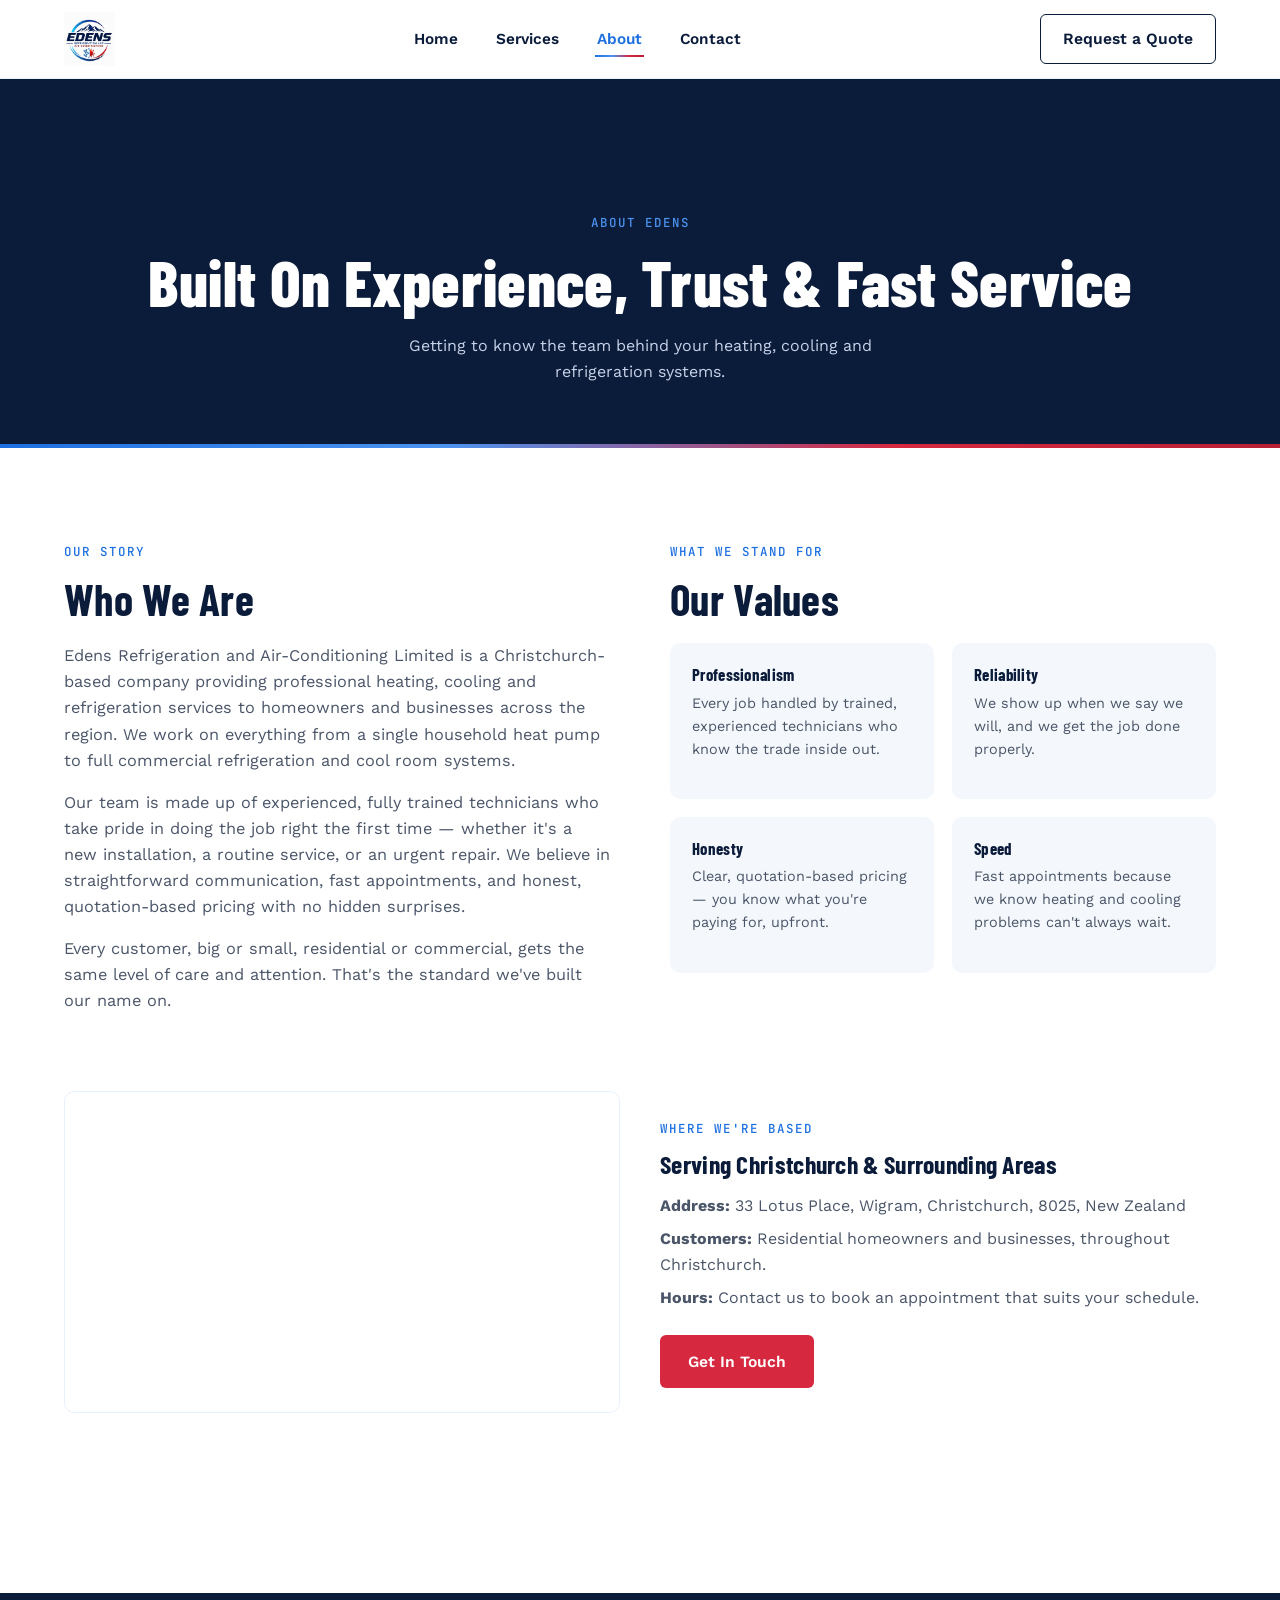
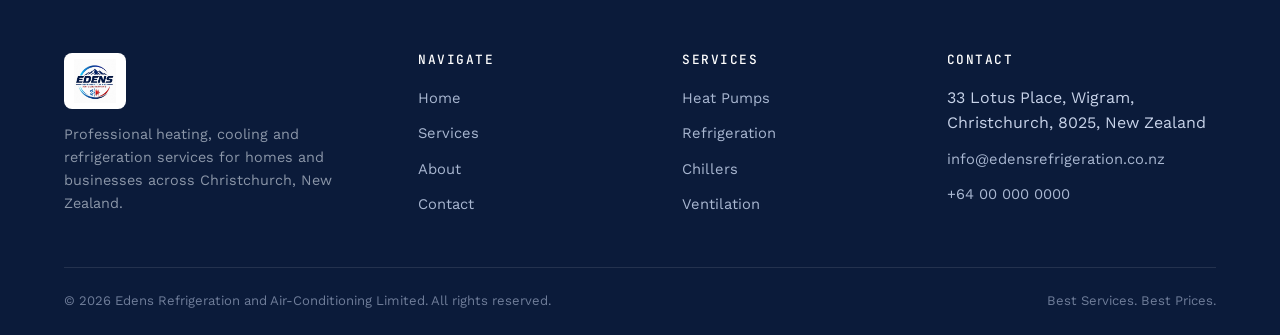
==== frontend/about.html @ 243531ac "Edens website first version" ====
<!DOCTYPE html>
<html lang="en">
<head>
<meta charset="UTF-8">
<meta name="viewport" content="width=device-width, initial-scale=1.0">
<title>About Us | Edens Refrigeration & Air-Conditioning</title>
<meta name="description" content="Learn about Edens Refrigeration and Air-Conditioning Limited — a Christchurch-based team of experienced technicians serving residential and commercial customers.">
<link rel="icon" href="images/logo.png">
<link rel="stylesheet" href="css/style.css">
</head>
<body>

<header class="site-header">
  <div class="nav-wrap container">
    <a href="index.html" class="brand">
      <img src="images/logo.png" alt="Edens Refrigeration and Air-Conditioning logo">
    </a>
    <nav class="nav-links">
      <a href="index.html">Home</a>
      <a href="services.html">Services</a>
      <a href="about.html" class="active">About</a>
      <a href="contact.html">Contact</a>
    </nav>
    <div class="nav-cta">
      <a href="contact.html" class="btn btn-outline-navy">Request a Quote</a>
    </div>
    <button class="menu-toggle" aria-label="Toggle menu">
      <span></span><span></span><span></span>
    </button>
  </div>
</header>

<section class="page-header">
  <div class="container">
    <span class="eyebrow">About Edens</span>
    <h1>Built On Experience, Trust &amp; Fast Service</h1>
    <p>Getting to know the team behind your heating, cooling and refrigeration systems.</p>
  </div>
</section>
<hr class="thermo-divider">

<section class="section">
  <div class="container about-story">
    <div>
      <span class="eyebrow">Our Story</span>
      <h2 style="margin:12px 0 20px;">Who We Are</h2>
      <p>Edens Refrigeration and Air-Conditioning Limited is a Christchurch-based company providing professional heating, cooling and refrigeration services to homeowners and businesses across the region. We work on everything from a single household heat pump to full commercial refrigeration and cool room systems.</p>
      <p>Our team is made up of experienced, fully trained technicians who take pride in doing the job right the first time — whether it's a new installation, a routine service, or an urgent repair. We believe in straightforward communication, fast appointments, and honest, quotation-based pricing with no hidden surprises.</p>
      <p>Every customer, big or small, residential or commercial, gets the same level of care and attention. That's the standard we've built our name on.</p>
    </div>
    <div>
      <span class="eyebrow">What We Stand For</span>
      <h2 style="margin:12px 0 20px;">Our Values</h2>
      <div class="values-grid">
        <div class="value-card">
          <h4>Professionalism</h4>
          <p>Every job handled by trained, experienced technicians who know the trade inside out.</p>
        </div>
        <div class="value-card">
          <h4>Reliability</h4>
          <p>We show up when we say we will, and we get the job done properly.</p>
        </div>
        <div class="value-card">
          <h4>Honesty</h4>
          <p>Clear, quotation-based pricing — you know what you're paying for, upfront.</p>
        </div>
        <div class="value-card">
          <h4>Speed</h4>
          <p>Fast appointments because we know heating and cooling problems can't always wait.</p>
        </div>
      </div>
    </div>
  </div>

  <div class="container location-strip">
    <div class="location-map">
      <iframe
        src="https://www.google.com/maps?q=33+Lotus+Place,+Wigram,+Christchurch+8025,+New+Zealand&output=embed"
        loading="lazy" referrerpolicy="no-referrer-when-downgrade"
        title="Edens Refrigeration and Air-Conditioning location map"></iframe>
    </div>
    <div class="location-details">
      <span class="eyebrow">Where We're Based</span>
      <h3 style="margin-top:10px;">Serving Christchurch &amp; Surrounding Areas</h3>
      <p><strong>Address:</strong> 33 Lotus Place, Wigram, Christchurch, 8025, New Zealand</p>
      <p><strong>Customers:</strong> Residential homeowners and businesses, throughout Christchurch.</p>
      <p><strong>Hours:</strong> Contact us to book an appointment that suits your schedule.</p>
      <a href="contact.html" class="btn btn-primary" style="margin-top:16px;">Get In Touch</a>
    </div>
  </div>
</section>

<footer class="site-footer">
  <div class="container">
    <div class="footer-grid">
      <div class="footer-brand">
        <img src="images/logo.png" alt="Edens Refrigeration and Air-Conditioning">
        <p>Professional heating, cooling and refrigeration services for homes and businesses across Christchurch, New Zealand.</p>
      </div>
      <div class="footer-col">
        <h4>Navigate</h4>
        <ul>
          <li><a href="index.html">Home</a></li>
          <li><a href="services.html">Services</a></li>
          <li><a href="about.html">About</a></li>
          <li><a href="contact.html">Contact</a></li>
        </ul>
      </div>
      <div class="footer-col">
        <h4>Services</h4>
        <ul>
          <li><a href="services.html">Heat Pumps</a></li>
          <li><a href="services.html">Refrigeration</a></li>
          <li><a href="services.html">Chillers</a></li>
          <li><a href="services.html">Ventilation</a></li>
        </ul>
      </div>
      <div class="footer-col">
        <h4>Contact</h4>
        <ul>
          <li>33 Lotus Place, Wigram,<br>Christchurch, 8025, New Zealand</li>
          <li><a href="mailto:info@edensrefrigeration.co.nz">info@edensrefrigeration.co.nz</a></li>
          <li><a href="tel:+64000000000">+64 00 000 0000</a></li>
        </ul>
      </div>
    </div>
    <div class="footer-bottom">
      <span>© 2026 Edens Refrigeration and Air-Conditioning Limited. All rights reserved.</span>
      <span>Best Services. Best Prices.</span>
    </div>
  </div>
</footer>

<script src="js/main.js"></script>
</body>
</html>
---- frontend/css/style.css ----
/* =========================================================
   EDENS REFRIGERATION & AIR-CONDITIONING — MASTER STYLESHEET
   Design tokens derived from brand logo:
   navy (mountain) / electric blue (cold) / red (heat) / ice white
   ========================================================= */

@import url('https://fonts.googleapis.com/css2?family=Barlow+Condensed:wght@500;600;700;800&family=Work+Sans:wght@400;500;600;700&family=JetBrains+Mono:wght@500&display=swap');

:root {
  /* Color tokens */
  --navy-900: #0b1b3a;
  --navy-800: #122451;
  --blue-500: #1d6fe0;
  --blue-400: #4c93f0;
  --red-500: #d6283f;
  --red-600: #b81f33;
  --ice-50: #f4f8fc;
  --ice-100: #e9f1fa;
  --slate-600: #4a5568;
  --slate-400: #8b96a8;
  --white: #ffffff;

  /* Gradient signature: cold -> hot, echoes the logo's snowflake/sun icon */
  --gradient-thermo: linear-gradient(90deg, var(--blue-500) 0%, var(--blue-400) 35%, var(--red-500) 70%, var(--red-600) 100%);

  /* Type */
  --font-display: 'Barlow Condensed', sans-serif;
  --font-body: 'Work Sans', sans-serif;
  --font-mono: 'JetBrains Mono', monospace;

  /* Layout */
  --max-width: 1200px;
  --radius: 10px;
  --shadow-soft: 0 8px 30px rgba(11, 27, 58, 0.08);
  --shadow-card: 0 4px 18px rgba(11, 27, 58, 0.10);
}

* { box-sizing: border-box; margin: 0; padding: 0; }

html { scroll-behavior: smooth; }

body {
  font-family: var(--font-body);
  color: var(--navy-900);
  background: var(--white);
  line-height: 1.6;
  -webkit-font-smoothing: antialiased;
}

img { max-width: 100%; display: block; }

a { color: inherit; text-decoration: none; }

ul { list-style: none; }

.container {
  max-width: var(--max-width);
  margin: 0 auto;
  padding: 0 24px;
}

h1, h2, h3, h4 {
  font-family: var(--font-display);
  font-weight: 700;
  color: var(--navy-900);
  line-height: 1.1;
  letter-spacing: 0.3px;
}

h1 { font-size: clamp(2.4rem, 5vw, 4rem); font-weight: 800; }
h2 { font-size: clamp(1.9rem, 3.4vw, 2.7rem); }
h3 { font-size: clamp(1.3rem, 2vw, 1.6rem); }

p { color: var(--slate-600); }

.eyebrow {
  font-family: var(--font-mono);
  text-transform: uppercase;
  font-size: 0.78rem;
  letter-spacing: 2px;
  color: var(--blue-500);
  font-weight: 500;
}

/* Buttons */
.btn {
  display: inline-flex;
  align-items: center;
  justify-content: center;
  gap: 8px;
  padding: 14px 28px;
  border-radius: 6px;
  font-family: var(--font-body);
  font-weight: 600;
  font-size: 0.98rem;
  cursor: pointer;
  border: none;
  transition: transform 0.15s ease, box-shadow 0.15s ease, background 0.15s ease;
}
.btn-primary {
  background: var(--red-500);
  color: var(--white);
}
.btn-primary:hover { background: var(--red-600); transform: translateY(-2px); box-shadow: 0 8px 20px rgba(214, 40, 63, 0.3); }

.btn-secondary {
  background: transparent;
  color: var(--white);
  border: 1.5px solid rgba(255,255,255,0.5);
}
.btn-secondary:hover { background: rgba(255,255,255,0.12); transform: translateY(-2px); }

.btn-outline-navy {
  background: transparent;
  color: var(--navy-900);
  border: 1.5px solid var(--navy-900);
}
.btn-outline-navy:hover { background: var(--navy-900); color: var(--white); }

.btn-block { width: 100%; }

/* Thermo divider - the signature element, used between sections */
.thermo-divider {
  height: 4px;
  width: 100%;
  background: var(--gradient-thermo);
  border: none;
}

/* ===================== HEADER / NAV ===================== */
.site-header {
  position: sticky;
  top: 0;
  z-index: 100;
  background: rgba(255,255,255,0.96);
  backdrop-filter: blur(8px);
  border-bottom: 1px solid var(--ice-100);
}

.nav-wrap {
  display: flex;
  align-items: center;
  justify-content: space-between;
  padding: 12px 24px;
}

.brand {
  display: flex;
  align-items: center;
  gap: 10px;
}
.brand img { height: 54px; width: auto; }

.nav-links {
  display: flex;
  align-items: center;
  gap: 34px;
}
.nav-links a {
  font-weight: 600;
  font-size: 0.96rem;
  color: var(--navy-900);
  position: relative;
  padding: 6px 2px;
}
.nav-links a::after {
  content: '';
  position: absolute;
  left: 0; bottom: 0;
  width: 0; height: 2px;
  background: var(--gradient-thermo);
  transition: width 0.2s ease;
}
.nav-links a:hover::after, .nav-links a.active::after { width: 100%; }
.nav-links a.active { color: var(--blue-500); }

.nav-cta { display: flex; align-items: center; gap: 18px; }
.nav-cta .btn { padding: 11px 22px; }

.menu-toggle {
  display: none;
  flex-direction: column;
  gap: 5px;
  background: none;
  border: none;
  cursor: pointer;
  padding: 8px;
}
.menu-toggle span {
  width: 26px; height: 2.5px;
  background: var(--navy-900);
  border-radius: 2px;
}

/* ===================== HERO ===================== */
.hero {
  position: relative;
  background: linear-gradient(180deg, var(--navy-900) 0%, #142a5c 100%);
  color: var(--white);
  overflow: hidden;
  padding: 90px 0 0;
}

.hero-mountain {
  position: absolute;
  bottom: 0; left: 0; right: 0;
  width: 100%;
  opacity: 0.55;
  pointer-events: none;
}

.hero-inner {
  position: relative;
  z-index: 2;
  display: grid;
  grid-template-columns: 1.1fr 0.9fr;
  gap: 40px;
  align-items: center;
  padding-bottom: 70px;
}

.hero-copy .eyebrow { color: var(--blue-400); }
.hero-copy h1 { color: var(--white); margin: 14px 0 18px; }
.hero-copy p { color: #c7d2e8; font-size: 1.12rem; max-width: 520px; margin-bottom: 30px; }
.hero-actions { display: flex; gap: 16px; flex-wrap: wrap; }

.hero-panel {
  background: rgba(255,255,255,0.06);
  border: 1px solid rgba(255,255,255,0.14);
  border-radius: var(--radius);
  padding: 28px;
  backdrop-filter: blur(6px);
}
.hero-panel h4 { color: var(--white); font-family: var(--font-mono); font-size: 0.82rem; text-transform: uppercase; letter-spacing: 1.5px; font-weight: 500; margin-bottom: 18px; color: var(--blue-400);}
.hero-stat-row {
  display: flex;
  justify-content: space-between;
  padding: 14px 0;
  border-bottom: 1px solid rgba(255,255,255,0.1);
}
.hero-stat-row:last-child { border-bottom: none; }
.hero-stat-row span:first-child { color: #c7d2e8; font-size: 0.95rem; }
.hero-stat-row span:last-child { font-family: var(--font-mono); color: var(--white); font-weight: 500; }

/* Service ticker */
.ticker-band {
  background: var(--navy-800);
  overflow: hidden;
  white-space: nowrap;
  border-top: 1px solid rgba(255,255,255,0.08);
  position: relative;
  z-index: 2;
}
.ticker-track {
  display: inline-flex;
  animation: scroll-ticker 32s linear infinite;
  padding: 14px 0;
}
.ticker-track span {
  font-family: var(--font-mono);
  font-size: 0.85rem;
  color: #a9b7d1;
  text-transform: uppercase;
  letter-spacing: 1px;
  padding: 0 28px;
  border-right: 1px solid rgba(255,255,255,0.12);
}
@keyframes scroll-ticker {
  0% { transform: translateX(0); }
  100% { transform: translateX(-50%); }
}
@media (prefers-reduced-motion: reduce) {
  .ticker-track { animation: none; }
}

/* ===================== SECTION GENERIC ===================== */
.section { padding: 90px 0; }
.section-alt { background: var(--ice-50); }
.section-head { max-width: 640px; margin-bottom: 50px; }
.section-head.center { margin-left: auto; margin-right: auto; text-align: center; }
.section-head h2 { margin-top: 10px; }
.section-head p { margin-top: 14px; font-size: 1.05rem; }

/* ===================== SERVICES GRID ===================== */
.services-grid {
  display: grid;
  grid-template-columns: repeat(3, 1fr);
  gap: 24px;
}
.service-card {
  background: var(--white);
  border: 1px solid var(--ice-100);
  border-radius: var(--radius);
  padding: 30px 26px;
  box-shadow: var(--shadow-card);
  transition: transform 0.2s ease, box-shadow 0.2s ease;
  position: relative;
  overflow: hidden;
}
.service-card::before {
  content: '';
  position: absolute;
  top: 0; left: 0; right: 0;
  height: 3px;
  background: var(--gradient-thermo);
  transform: scaleX(0);
  transform-origin: left;
  transition: transform 0.25s ease;
}
.service-card:hover { transform: translateY(-5px); box-shadow: var(--shadow-soft); }
.service-card:hover::before { transform: scaleX(1); }
.service-icon {
  width: 50px; height: 50px;
  border-radius: 8px;
  background: var(--ice-100);
  display: flex; align-items: center; justify-content: center;
  margin-bottom: 18px;
  color: var(--blue-500);
}
.service-card h3 { margin-bottom: 10px; font-size: 1.25rem; }
.service-card p { font-size: 0.95rem; }
.service-tag {
  font-family: var(--font-mono);
  font-size: 0.7rem;
  text-transform: uppercase;
  letter-spacing: 1px;
  color: var(--slate-400);
  margin-bottom: 8px;
  display: block;
}

/* ===================== WHY US ===================== */
.why-grid {
  display: grid;
  grid-template-columns: repeat(4, 1fr);
  gap: 22px;
}
.why-card {
  text-align: left;
  padding: 26px 22px;
  border-radius: var(--radius);
  border: 1px solid var(--ice-100);
}
.why-card .num {
  font-family: var(--font-mono);
  color: var(--slate-400);
  font-size: 0.85rem;
  margin-bottom: 12px;
}
.why-card h3 { font-size: 1.1rem; margin-bottom: 8px; }
.why-card p { font-size: 0.92rem; }

/* ===================== ABOUT TEASER ===================== */
.about-teaser {
  display: grid;
  grid-template-columns: 0.9fr 1.1fr;
  gap: 56px;
  align-items: center;
}
.about-teaser-media {
  border-radius: var(--radius);
  overflow: hidden;
  aspect-ratio: 4/3.2;
  background: var(--navy-900);
}
.about-teaser-media img { width: 100%; height: 100%; object-fit: cover; }
.about-list { margin-top: 22px; }
.about-list li {
  display: flex;
  align-items: flex-start;
  gap: 12px;
  padding: 10px 0;
  border-top: 1px solid var(--ice-100);
  font-size: 0.96rem;
  color: var(--slate-600);
}
.about-list li:first-child { border-top: none; }
.about-list li .tick {
  color: var(--blue-500);
  font-weight: 700;
  flex-shrink: 0;
}

/* ===================== REVIEWS ===================== */
.reviews-grid {
  display: grid;
  grid-template-columns: repeat(3, 1fr);
  gap: 22px;
}
.review-card {
  background: var(--white);
  border: 1px solid var(--ice-100);
  border-radius: var(--radius);
  padding: 26px;
  box-shadow: var(--shadow-card);
}
.review-stars { color: var(--red-500); font-size: 0.95rem; margin-bottom: 12px; letter-spacing: 2px; }
.review-card p.quote { font-size: 0.96rem; color: var(--navy-900); margin-bottom: 16px; }
.review-author { display: flex; align-items: center; gap: 10px; }
.review-avatar {
  width: 38px; height: 38px;
  border-radius: 50%;
  background: var(--gradient-thermo);
  display: flex; align-items: center; justify-content: center;
  color: var(--white);
  font-family: var(--font-mono);
  font-weight: 500;
  font-size: 0.85rem;
}
.review-author .name { font-weight: 600; font-size: 0.9rem; }
.review-author .loc { font-size: 0.8rem; color: var(--slate-400); }

/* ===================== CTA BANNER ===================== */
.cta-banner {
  background: var(--navy-900);
  border-radius: 16px;
  padding: 56px;
  display: flex;
  align-items: center;
  justify-content: space-between;
  gap: 30px;
  flex-wrap: wrap;
  position: relative;
  overflow: hidden;
}
.cta-banner::after {
  content: '';
  position: absolute;
  top: 0; left: 0; right: 0; height: 4px;
  background: var(--gradient-thermo);
}
.cta-banner h2 { color: var(--white); max-width: 480px; }
.cta-banner p { color: #c7d2e8; margin-top: 10px; }
.cta-contact-info { display: flex; flex-direction: column; gap: 8px; }
.cta-contact-info a { color: var(--white); font-weight: 600; font-size: 1.05rem; }
.cta-contact-info span { color: #8b96a8; font-size: 0.8rem; text-transform: uppercase; letter-spacing: 1px; font-family: var(--font-mono); }

/* ===================== FOOTER ===================== */
.site-footer {
  background: var(--navy-900);
  color: #c7d2e8;
  padding: 60px 0 24px;
  margin-top: 90px;
}
.footer-grid {
  display: grid;
  grid-template-columns: 1.4fr 1fr 1fr 1.2fr;
  gap: 40px;
  padding-bottom: 40px;
  border-bottom: 1px solid rgba(255,255,255,0.1);
}
.footer-brand img {
  height: 56px;
  margin-bottom: 14px;
  background: var(--white);
  border-radius: 8px;
  padding: 6px 10px;
}
.footer-brand p { color: #8b96a8; font-size: 0.9rem; max-width: 280px; }
.footer-col h4 {
  color: var(--white);
  font-family: var(--font-mono);
  font-size: 0.8rem;
  text-transform: uppercase;
  letter-spacing: 1.5px;
  margin-bottom: 18px;
  font-weight: 500;
}
.footer-col ul li { margin-bottom: 10px; }
.footer-col ul li a { color: #a9b7d1; font-size: 0.92rem; }
.footer-col ul li a:hover { color: var(--blue-400); }
.footer-bottom {
  display: flex;
  justify-content: space-between;
  align-items: center;
  padding-top: 22px;
  font-size: 0.82rem;
  color: #6f7d99;
  flex-wrap: wrap;
  gap: 10px;
}

/* ===================== PAGE HEADER (inner pages) ===================== */
.page-header {
  background: var(--navy-900);
  color: var(--white);
  padding: 130px 0 60px;
  text-align: center;
}
.page-header .eyebrow { color: var(--blue-400); }
.page-header h1 { color: var(--white); margin-top: 12px; }
.page-header p { color: #c7d2e8; max-width: 560px; margin: 16px auto 0; }

/* ===================== SERVICES PAGE ===================== */
.services-full-grid {
  display: grid;
  grid-template-columns: repeat(2, 1fr);
  gap: 22px;
}
.service-full-link {
  display: block;
  color: inherit;
  text-decoration: none;
}
.service-full-link:hover .service-full-card {
  transform: translateY(-4px);
  box-shadow: var(--shadow-soft);
}
.service-full-card {
  display: flex;
  gap: 20px;
  padding: 28px;
  border: 1px solid var(--ice-100);
  border-radius: var(--radius);
  background: var(--white);
  transition: transform 0.2s ease, box-shadow 0.2s ease;
}
.service-full-card .service-icon { flex-shrink: 0; }
.service-full-card h3 { margin-bottom: 8px; }
.service-full-card p { font-size: 0.94rem; }
.service-full-card .service-tag { margin-bottom: 8px; }

.service-detail-card {
  display: grid;
  grid-template-columns: 1fr 1fr;
  gap: 32px;
  align-items: center;
  border: 1px solid var(--ice-100);
  border-radius: var(--radius);
  background: var(--white);
  padding: 32px;
  margin-bottom: 28px;
  box-shadow: var(--shadow-card);
}
.service-detail-card:last-child { margin-bottom: 0; }
.service-detail-card img {
  width: 100%;
  height: 100%;
  object-fit: cover;
  border-radius: calc(var(--radius) - 2px);
}
.service-detail-card ul {
  margin-top: 18px;
  padding-left: 20px;
  color: var(--slate-600);
}
.service-detail-card ul li {
  margin-bottom: 10px;
  line-height: 1.55;
}
.service-detail-card .service-tag {
  display: inline-block;
  margin-bottom: 16px;
}
.service-detail-card h3 { margin-bottom: 14px; }
.service-detail-card p { margin-bottom: 16px; color: var(--slate-600); font-size: 1rem; }

#service-details {
  scroll-margin-top: 120px;
}
#service-details .service-detail-card {
  scroll-margin-top: 110px;
}

@media (max-width: 980px) {
  .service-detail-card {
    grid-template-columns: 1fr;
  }
}

@media (max-width: 720px) {
  .service-detail-card {
    padding: 24px;
  }
}

/* ===================== ABOUT PAGE ===================== */
.about-story {
  display: grid;
  grid-template-columns: 1fr 1fr;
  gap: 60px;
  align-items: start;
}
.about-story p { margin-bottom: 16px; font-size: 1.02rem; }
.values-grid {
  display: grid;
  grid-template-columns: repeat(2, 1fr);
  gap: 18px;
  margin-top: 10px;
}
.value-card {
  padding: 22px;
  border-radius: var(--radius);
  background: var(--ice-50);
}
.value-card h4 { font-size: 1.05rem; margin-bottom: 8px; }
.value-card p { font-size: 0.9rem; }

.location-strip {
  display: grid;
  grid-template-columns: 1fr 1fr;
  gap: 40px;
  align-items: center;
  margin-top: 60px;
}
.location-map {
  border-radius: var(--radius);
  overflow: hidden;
  border: 1px solid var(--ice-100);
}
.location-map iframe { width: 100%; height: 320px; border: none; display: block; }
.location-details h3 { margin-bottom: 14px; }
.location-details p { margin-bottom: 8px; }

/* ===================== CONTACT PAGE ===================== */
.contact-layout {
  display: grid;
  grid-template-columns: 0.85fr 1.15fr;
  gap: 50px;
  align-items: start;
}
.contact-info-card {
  background: var(--navy-900);
  color: var(--white);
  border-radius: var(--radius);
  padding: 36px;
}
.contact-info-card h3 { color: var(--white); margin-bottom: 18px; }
.contact-info-item { display: flex; gap: 14px; padding: 16px 0; border-top: 1px solid rgba(255,255,255,0.1); }
.contact-info-item:first-of-type { border-top: none; }
.contact-info-item .label { font-family: var(--font-mono); font-size: 0.72rem; text-transform: uppercase; letter-spacing: 1px; color: var(--blue-400); display: block; margin-bottom: 4px; }
.contact-info-item .value { color: #e7ecf7; font-size: 0.96rem; }

.form-card {
  background: var(--white);
  border: 1px solid var(--ice-100);
  border-radius: var(--radius);
  padding: 36px;
  box-shadow: var(--shadow-card);
}
.form-tabs { display: flex; gap: 8px; margin-bottom: 26px; border-bottom: 1px solid var(--ice-100); }
.form-tab {
  padding: 12px 4px;
  margin-right: 24px;
  font-weight: 600;
  color: var(--slate-400);
  cursor: pointer;
  border-bottom: 2px solid transparent;
  background: none; border: none; font-family: var(--font-body); font-size: 1rem;
}
.form-tab.active { color: var(--navy-900); border-bottom-color: var(--red-500); }
.form-panel { display: none; }
.form-panel.active { display: block; }

.form-row { display: grid; grid-template-columns: 1fr 1fr; gap: 18px; margin-bottom: 18px; }
.form-group { margin-bottom: 18px; }
.form-group label {
  display: block;
  font-size: 0.86rem;
  font-weight: 600;
  margin-bottom: 7px;
  color: var(--navy-900);
}
.form-group .req { color: var(--red-500); }
.form-group input,
.form-group textarea,
.form-group select {
  width: 100%;
  padding: 12px 14px;
  border: 1.5px solid var(--ice-100);
  border-radius: 6px;
  font-family: var(--font-body);
  font-size: 0.95rem;
  background: var(--ice-50);
  color: var(--navy-900);
  transition: border-color 0.15s ease;
}
.form-group input:focus,
.form-group textarea:focus,
.form-group select:focus {
  outline: none;
  border-color: var(--blue-500);
  background: var(--white);
}
.form-group textarea { resize: vertical; min-height: 110px; }
.field-error { color: var(--red-500); font-size: 0.8rem; margin-top: 6px; display: none; }
.field-error.show { display: block; }

.star-rating { display: flex; gap: 6px; font-size: 1.7rem; margin-bottom: 6px; }
.star-rating span { cursor: pointer; color: var(--ice-100); transition: color 0.1s ease; }
.star-rating span.active { color: var(--red-500); }

.form-status {
  margin-top: 16px;
  padding: 14px 16px;
  border-radius: 6px;
  font-size: 0.9rem;
  display: none;
}
.form-status.show { display: block; }
.form-status.success { background: #e6f7ec; color: #1c7a3f; }
.form-status.error { background: #fce8e8; color: var(--red-600); }

/* ===================== RESPONSIVE ===================== */
@media (max-width: 980px) {
  .hero-inner { grid-template-columns: 1fr; }
  .services-grid { grid-template-columns: repeat(2, 1fr); }
  .why-grid { grid-template-columns: repeat(2, 1fr); }
  .about-teaser { grid-template-columns: 1fr; }
  .reviews-grid { grid-template-columns: repeat(2, 1fr); }
  .footer-grid { grid-template-columns: 1fr 1fr; }
  .services-full-grid { grid-template-columns: 1fr; }
  .about-story { grid-template-columns: 1fr; }
  .location-strip { grid-template-columns: 1fr; }
  .contact-layout { grid-template-columns: 1fr; }
}

@media (max-width: 720px) {
  .nav-links, .nav-cta .btn-outline-navy { display: none; }
  .menu-toggle { display: flex; }
  .nav-wrap.menu-open .nav-links {
    display: flex;
    flex-direction: column;
    position: absolute;
    top: 100%; left: 0; right: 0;
    background: var(--white);
    padding: 20px 24px;
    gap: 18px;
    box-shadow: var(--shadow-soft);
  }
  .section { padding: 60px 0; }
  .services-grid, .why-grid, .reviews-grid { grid-template-columns: 1fr; }
  .footer-grid { grid-template-columns: 1fr; gap: 30px; }
  .cta-banner { padding: 36px 24px; flex-direction: column; text-align: center; }
  .cta-contact-info { align-items: center; }
  .form-row { grid-template-columns: 1fr; }
  .page-header { padding: 110px 0 50px; }
  .hero { padding-top: 76px; }
}
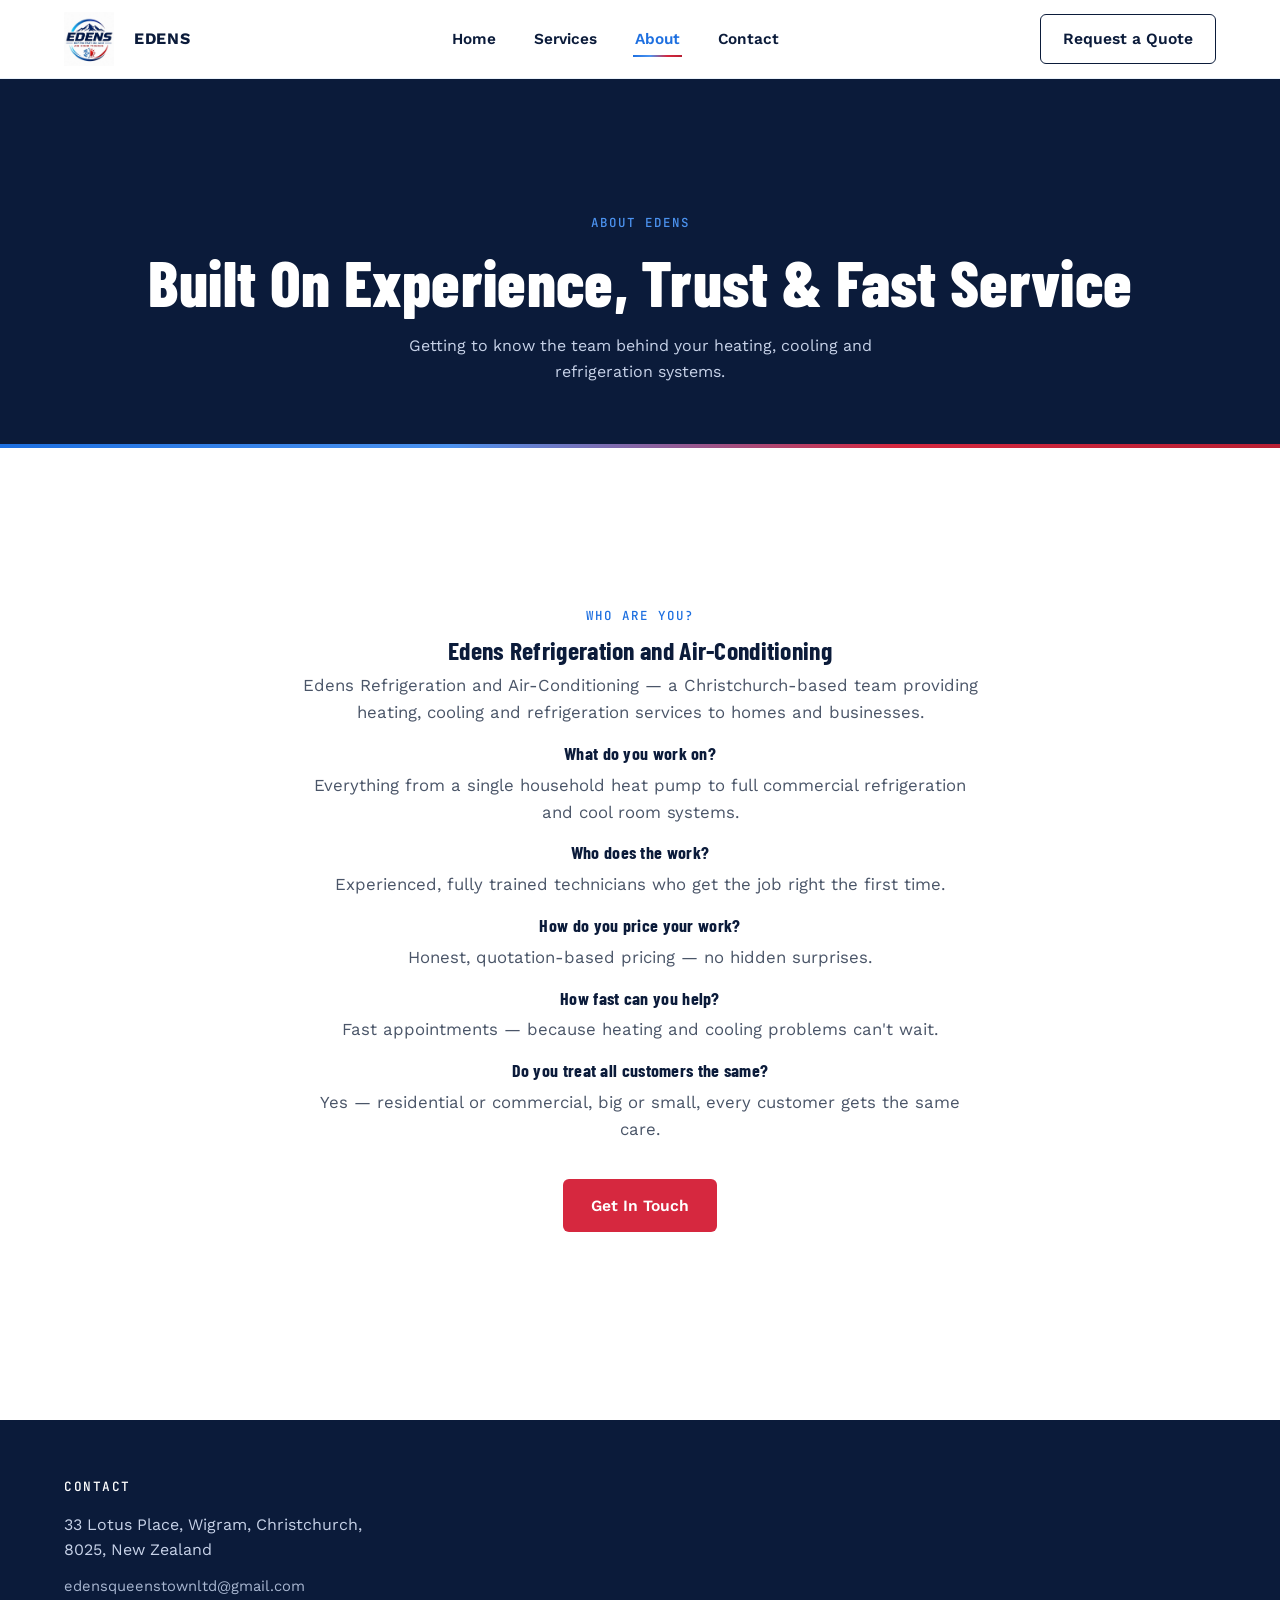
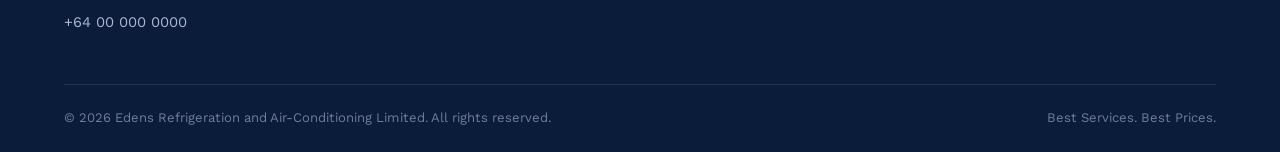
==== commit 4a30d2a8: "Edens website full version" ====
--- a/frontend/about.html
+++ b/frontend/about.html
@@ -5,7 +5,7 @@
 <meta name="viewport" content="width=device-width, initial-scale=1.0">
 <title>About Us | Edens Refrigeration & Air-Conditioning</title>
 <meta name="description" content="Learn about Edens Refrigeration and Air-Conditioning Limited — a Christchurch-based team of experienced technicians serving residential and commercial customers.">
-<link rel="icon" href="images/logo.png">
+<link rel="icon" href="images/logoh.png">
 <link rel="stylesheet" href="css/style.css">
 </head>
 <body>
@@ -13,7 +13,8 @@
 <header class="site-header">
   <div class="nav-wrap container">
     <a href="index.html" class="brand">
-      <img src="images/logo.png" alt="Edens Refrigeration and Air-Conditioning logo">
+      <img src="images/logoh.png" alt="Edens Refrigeration and Air-Conditioning logo">
+      <span class="brand-name" style="font-weight:700; margin-left:10px;">EDENS</span>
     </a>
     <nav class="nav-links">
       <a href="index.html">Home</a>
@@ -40,52 +41,38 @@
 <hr class="thermo-divider">
 
 <section class="section">
-  <div class="container about-story">
-    <div>
-      <span class="eyebrow">Our Story</span>
-      <h2 style="margin:12px 0 20px;">Who We Are</h2>
-      <p>Edens Refrigeration and Air-Conditioning Limited is a Christchurch-based company providing professional heating, cooling and refrigeration services to homeowners and businesses across the region. We work on everything from a single household heat pump to full commercial refrigeration and cool room systems.</p>
-      <p>Our team is made up of experienced, fully trained technicians who take pride in doing the job right the first time — whether it's a new installation, a routine service, or an urgent repair. We believe in straightforward communication, fast appointments, and honest, quotation-based pricing with no hidden surprises.</p>
-      <p>Every customer, big or small, residential or commercial, gets the same level of care and attention. That's the standard we've built our name on.</p>
-    </div>
-    <div>
-      <span class="eyebrow">What We Stand For</span>
-      <h2 style="margin:12px 0 20px;">Our Values</h2>
-      <div class="values-grid">
-        <div class="value-card">
-          <h4>Professionalism</h4>
-          <p>Every job handled by trained, experienced technicians who know the trade inside out.</p>
-        </div>
-        <div class="value-card">
-          <h4>Reliability</h4>
-          <p>We show up when we say we will, and we get the job done properly.</p>
-        </div>
-        <div class="value-card">
-          <h4>Honesty</h4>
-          <p>Clear, quotation-based pricing — you know what you're paying for, upfront.</p>
-        </div>
-        <div class="value-card">
-          <h4>Speed</h4>
-          <p>Fast appointments because we know heating and cooling problems can't always wait.</p>
-        </div>
+  <div class="container location-strip">
+    <div class="centered-qa" role="region" aria-labelledby="who-are-you">
+      <span id="who-are-you" class="eyebrow">Who are you?</span>
+      <h3 style="margin-top:10px;">Edens Refrigeration and Air-Conditioning</h3>
+      <p>Edens Refrigeration and Air-Conditioning — a Christchurch-based team providing heating, cooling and refrigeration services to homes and businesses.</p>
+
+      <div class="qa-item">
+        <h4 style="margin-top:18px;">What do you work on?</h4>
+        <p>Everything from a single household heat pump to full commercial refrigeration and cool room systems.</p>
       </div>
-    </div>
-  </div>
 
-  <div class="container location-strip">
-    <div class="location-map">
-      <iframe
-        src="https://www.google.com/maps?q=33+Lotus+Place,+Wigram,+Christchurch+8025,+New+Zealand&output=embed"
-        loading="lazy" referrerpolicy="no-referrer-when-downgrade"
-        title="Edens Refrigeration and Air-Conditioning location map"></iframe>
-    </div>
-    <div class="location-details">
-      <span class="eyebrow">Where We're Based</span>
-      <h3 style="margin-top:10px;">Serving Christchurch &amp; Surrounding Areas</h3>
-      <p><strong>Address:</strong> 33 Lotus Place, Wigram, Christchurch, 8025, New Zealand</p>
-      <p><strong>Customers:</strong> Residential homeowners and businesses, throughout Christchurch.</p>
-      <p><strong>Hours:</strong> Contact us to book an appointment that suits your schedule.</p>
-      <a href="contact.html" class="btn btn-primary" style="margin-top:16px;">Get In Touch</a>
+      <div class="qa-item">
+        <h4 style="margin-top:14px;">Who does the work?</h4>
+        <p>Experienced, fully trained technicians who get the job right the first time.</p>
+      </div>
+
+      <div class="qa-item">
+        <h4 style="margin-top:14px;">How do you price your work?</h4>
+        <p>Honest, quotation-based pricing — no hidden surprises.</p>
+      </div>
+
+      <div class="qa-item">
+        <h4 style="margin-top:14px;">How fast can you help?</h4>
+        <p>Fast appointments — because heating and cooling problems can't wait.</p>
+      </div>
+
+      <div class="qa-item">
+        <h4 style="margin-top:14px;">Do you treat all customers the same?</h4>
+        <p>Yes — residential or commercial, big or small, every customer gets the same care.</p>
+      </div>
+
+      <a href="http://127.0.0.1:5500/frontend/contact.html" class="btn btn-primary" style="margin-top:18px;">Get In Touch</a>
     </div>
   </div>
 </section>
@@ -93,33 +80,11 @@
 <footer class="site-footer">
   <div class="container">
     <div class="footer-grid">
-      <div class="footer-brand">
-        <img src="images/logo.png" alt="Edens Refrigeration and Air-Conditioning">
-        <p>Professional heating, cooling and refrigeration services for homes and businesses across Christchurch, New Zealand.</p>
-      </div>
-      <div class="footer-col">
-        <h4>Navigate</h4>
-        <ul>
-          <li><a href="index.html">Home</a></li>
-          <li><a href="services.html">Services</a></li>
-          <li><a href="about.html">About</a></li>
-          <li><a href="contact.html">Contact</a></li>
-        </ul>
-      </div>
-      <div class="footer-col">
-        <h4>Services</h4>
-        <ul>
-          <li><a href="services.html">Heat Pumps</a></li>
-          <li><a href="services.html">Refrigeration</a></li>
-          <li><a href="services.html">Chillers</a></li>
-          <li><a href="services.html">Ventilation</a></li>
-        </ul>
-      </div>
       <div class="footer-col">
         <h4>Contact</h4>
         <ul>
-          <li>33 Lotus Place, Wigram,<br>Christchurch, 8025, New Zealand</li>
-          <li><a href="mailto:info@edensrefrigeration.co.nz">info@edensrefrigeration.co.nz</a></li>
+          <li>33 Lotus Place, Wigram, Christchurch, 8025, New Zealand</li>
+          <li><a href="mailto:edensqueenstownltd@gmail.com">edensqueenstownltd@gmail.com</a></li>
           <li><a href="tel:+64000000000">+64 00 000 0000</a></li>
         </ul>
       </div>
--- a/frontend/css/style.css
+++ b/frontend/css/style.css
@@ -138,6 +138,7 @@
 }
 
 .nav-wrap {
+  position: relative;
   display: flex;
   align-items: center;
   justify-content: space-between;
@@ -192,6 +193,17 @@
   border-radius: 2px;
 }
 
+/* Brand name next to logo */
+.brand-name {
+  font-weight: 700;
+  color: var(--navy-900);
+  font-size: 1rem;
+  display: inline-block;
+}
+
+/* force uppercase brand text and small spacing */
+.brand-name { text-transform: uppercase; letter-spacing: 0.6px; }
+
 /* ===================== HERO ===================== */
 .hero {
   position: relative;
@@ -223,6 +235,26 @@
 .hero-copy h1 { color: var(--white); margin: 14px 0 18px; }
 .hero-copy p { color: #c7d2e8; font-size: 1.12rem; max-width: 520px; margin-bottom: 30px; }
 .hero-actions { display: flex; gap: 16px; flex-wrap: wrap; }
+
+/* Centered hero container for better structure and mobile readability */
+.centered-hero {
+  max-width: 780px;
+  margin: 0 auto;
+}
+.centered-hero .hero-actions { justify-content: flex-start; }
+
+@media (max-width: 980px) {
+  .centered-hero { text-align: center; padding: 0 12px; }
+  .centered-hero .hero-actions { justify-content: center; }
+  .hero-copy p { margin-left: auto; margin-right: auto; max-width: 640px; }
+}
+
+@media (max-width: 420px) {
+  .hero-copy h1 { font-size: 1.6rem; }
+  .hero-copy p { font-size: 1rem; }
+  .hero-actions .btn { width: 100%; }
+  .hero-actions { gap: 12px; }
+}
 
 .hero-panel {
   background: rgba(255,255,255,0.06);
@@ -718,15 +750,30 @@
 @media (max-width: 720px) {
   .nav-links, .nav-cta .btn-outline-navy { display: none; }
   .menu-toggle { display: flex; }
+  .brand-name { display: none; }
   .nav-wrap.menu-open .nav-links {
     display: flex;
     flex-direction: column;
     position: absolute;
-    top: 100%; left: 0; right: 0;
-    background: var(--white);
-    padding: 20px 24px;
-    gap: 18px;
+    top: calc(100% + 10px);
+    left: 16px;
+    right: 16px;
+    background: rgba(255,255,255,0.98);
+    border: 1px solid rgba(14, 44, 88, 0.12);
+    border-radius: 14px;
+    padding: 18px 18px 14px;
+    gap: 14px;
     box-shadow: var(--shadow-soft);
+    z-index: 50;
+  }
+  .nav-wrap.menu-open .nav-links a {
+    width: 100%;
+    padding: 10px 8px;
+    text-align: left;
+    border-bottom: 1px solid rgba(14, 44, 88, 0.08);
+  }
+  .nav-wrap.menu-open .nav-links a:last-child {
+    border-bottom: none;
   }
   .section { padding: 60px 0; }
   .services-grid, .why-grid, .reviews-grid { grid-template-columns: 1fr; }
@@ -737,3 +784,122 @@
   .page-header { padding: 110px 0 50px; }
   .hero { padding-top: 76px; }
 }
+
+/* Centered contact block for About page */
+.centered-contact {
+  max-width: 520px;
+  margin: 0 auto;
+  text-align: center;
+  padding: 8px 18px;
+}
+
+@media (max-width: 980px) {
+  .centered-contact { padding: 6px 12px; }
+}
+
+/* Centered Q&A card for About page */
+.centered-qa {
+  max-width: 760px;
+  margin: 0 auto;
+  text-align: center;
+  padding: 8px 18px;
+  background: transparent;
+}
+.centered-qa .eyebrow { display: block; margin-bottom: 8px; }
+.centered-qa h3, .centered-qa h4 { margin: 8px 0; }
+.centered-qa p { margin: 8px 0 12px; color: var(--slate-600); }
+
+@media (max-width: 720px) {
+  .centered-qa { padding: 6px 12px; }
+  .centered-qa h3 { font-size: 1.05rem; }
+  .centered-qa h4 { font-size: 0.98rem; }
+}
+
+/* When `location-strip` contains a single child, make it span and center */
+.location-strip > :only-child {
+  grid-column: 1 / -1;
+  justify-self: center;
+  width: 100%;
+}
+
+/* Q&A polish */
+.centered-qa .qa-item { margin: 18px 0; }
+.centered-qa h3 {
+  font-size: clamp(1.1rem, 2.6vw, 1.6rem);
+  color: var(--navy-900);
+  margin-bottom: 6px;
+}
+.centered-qa h4 {
+  font-size: clamp(1rem, 2.2vw, 1.12rem);
+  color: var(--navy-900);
+  font-weight: 700;
+  margin: 12px 0 6px;
+}
+.centered-qa p {
+  font-size: clamp(0.98rem, 1.8vw, 1.05rem);
+  color: var(--slate-600);
+  line-height: 1.6;
+  max-width: 680px;
+  margin-left: auto;
+  margin-right: auto;
+}
+.centered-qa .btn { margin-top: 20px; }
+
+@media (max-width: 420px) {
+  .centered-qa h3 { font-size: 1.15rem; }
+  .centered-qa h4 { font-size: 1.02rem; }
+  .centered-qa p { font-size: 0.98rem; }
+}
+
+/* Additional mobile polish and accessibility tweaks */
+html { -webkit-text-size-adjust: 100%; }
+
+/* Slightly smaller body text on very small screens for better fit */
+@media (max-width: 420px) {
+  body { font-size: 15px; }
+  h1 { font-size: 1.8rem; }
+}
+
+/* Make mobile menu open as a clean dropdown panel under the header */
+.nav-wrap.menu-open .nav-links {
+  position: absolute;
+  inset: auto 16px auto 16px;
+  top: calc(100% + 10px);
+  padding: 18px 18px 12px;
+  overflow: visible;
+  z-index: 200;
+}
+
+/* Ensure headers and hero have reduced padding on small phones */
+@media (max-width: 420px) {
+  .hero { padding-top: 54px; }
+  .hero-copy p { font-size: 1rem; }
+  .hero-actions .btn { padding: 12px 18px; font-size: 0.95rem; }
+}
+
+/* Service cards: stack content and increase tap area on mobile */
+.service-card, .service-full-card {
+  touch-action: manipulation;
+}
+@media (max-width: 720px) {
+  .service-full-card { flex-direction: column; gap: 12px; padding: 18px; }
+  .service-full-card .service-icon { width: 44px; height: 44px; }
+  .service-detail-card { padding: 20px; gap: 18px; }
+  .service-detail-card img { height: auto; max-height: 320px; }
+}
+
+/* Footer readability on small screens */
+@media (max-width: 720px) {
+  .site-footer { padding: 40px 0 28px; }
+  .footer-bottom { flex-direction: column; align-items: center; gap: 8px; }
+}
+
+/* Improve anchor jump offset on small screens (sticky header) */
+@media (max-width: 720px) {
+  #service-details { scroll-margin-top: 86px; }
+  #service-details .service-detail-card { scroll-margin-top: 76px; }
+}
+
+/* Focus visibility for keyboard users */
+:focus { outline: 3px solid rgba(29,111,224,0.18); outline-offset: 2px; }
+
